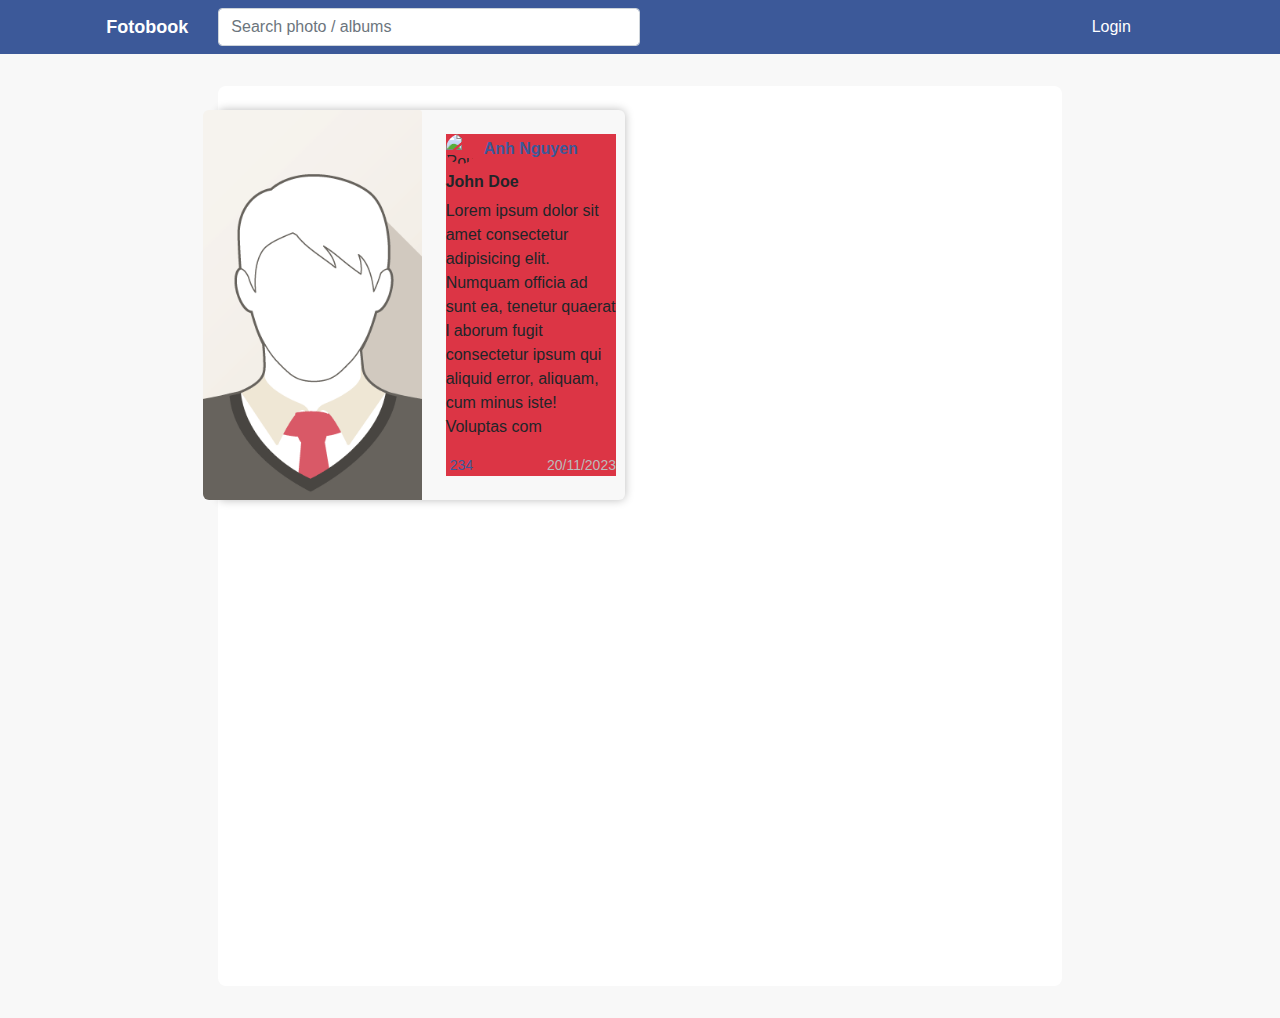
==== home.html @ 44a22993 "build ui" ====
<!DOCTYPE html>
<html lang="en">
<head>
  <title>Bootstrap Example</title>
  <meta charset="utf-8">
  <meta name="viewport" content="width=device-width, initial-scale=1">
  <link rel="stylesheet" href="https://cdn.jsdelivr.net/npm/bootstrap@4.6.2/dist/css/bootstrap.min.css">
  <script src="https://cdn.jsdelivr.net/npm/jquery@3.6.3/dist/jquery.slim.min.js"></script>
  <script src="https://cdn.jsdelivr.net/npm/popper.js@1.16.1/dist/umd/popper.min.js"></script>
  <script src="https://cdn.jsdelivr.net/npm/bootstrap@4.6.2/dist/js/bootstrap.bundle.min.js"></script>
  
  <link rel="stylesheet" href="https://cdnjs.cloudflare.com/ajax/libs/font-awesome/4.0.0/css/font-awesome.css" integrity="sha512-72McA95q/YhjwmWFMGe8RI3aZIMCTJWPBbV8iQY3jy1z9+bi6+jHnERuNrDPo/WGYEzzNs4WdHNyyEr/yXJ9pA==" crossorigin="anonymous" referrerpolicy="no-referrer" />
  <link rel="stylesheet" href="./home.css">
  <style>
    .bg-header{
        background-color: #3c5999;
        padding-top: 8px;
        padding-bottom: 8px;
    
    }
    @media screen and (max-width: 600px) {
        .div_reponsive {
            display: none !important;
        }
        .bg-header{

           padding-left: 1rem;
           padding-right: 1rem;
        }
        
    }
    @media screen and (min-width: 1200) {
        .bg-header{
            padding: 0 10rem !important;
       
         }
    }

  </style>
</head>
<body>
<header class="bg-header">
    <div class="row" style="display: flex; align-items: center;">
        <div class="col-2" style="text-align: end;">
            <a class="text-white" style="font-weight: 800; font-size: 18px;" href="#">Fotobook</a>
        </div>
        <div class="col-8" > <input placeholder="Search photo / albums" type="text" class="form-control w-50 div_reponsive" id="search">
        </div>
        <div class="col-2"><a class="text-white" href="#"> Login</a></div>
      </div>  
</header>

    <div class="row" style="background-color: #f8f8f8; padding-top: 2rem; padding-bottom: 2rem;">
        <div class="col-xs-0 col-sm-1 col-md-2"></div>
        <div class="col sx-12 col-md-8">
            <div class="block-content" style="padding-top: 1.5rem; padding-bottom: 1.5rem;">      
                <div class="row">
                    <div class="col-lg-6 mb-4 ">
                        <div class="card-custom bg-warning">
                            <div class="row">
                                <div class="col-sm-12 col-lg-6 ">
                                    <img class="card-img-top" src="./img.png" alt="Card image">
                                </div>
                                <div class=" col-sm-12 col-lg-6 p-4">
                                    <div class="d-flex flex-column justify-content-between h-100 bg-danger">
                                        <div>
                                            <div class="d-flex" style="align-items: center;">
                                                <img src = "https://www.tutorialspoint.com/bootstrap/images/64.jpg" 
                                                class = "rounded-circle" alt = "Rounded Image" style="width: 30px; height: 30px;">
                                                <span class="ml-2" style="color: #3c5999; font-weight: bold; text-transform: capitalize;">anh nguyen</span>
                                                
                                            </div>
                                          <div>
                                              <h6 class="mt-2 mb-2 font-weight-bold">John Doe</h6>
                                              <p class="">Lorem ipsum dolor sit amet consectetur adipisicing elit. Numquam officia ad sunt ea, tenetur quaerat l
                                                aborum fugit consectetur ipsum qui aliquid error, aliquam, cum minus iste! Voluptas com
                                               
                                                 </p>
                                          </div>
        
                                        </div>
                                     
                                      <div class="d-flex justify-content-between">
                                        <span  style="color: #3c5999; font-size: 14px; " class="like-block"><i class="fa fa-heart mr-1 heart-icon" aria-hidden="true"></i>234</span>
                                        <span  style="color: #BBBBBB; font-size: 14px; ">20/11/2023</span>
                                       
                                      </div>
                                    </div>
    
                               </div>
                            </div>
                            
                        </div>
                    </div>  
                </div> 
                      
                                  
              
            </div>
        </div>
        <div class="col-xs-0 col-sm-1 col-md-2"></div>
    </div>
</body>
</html>
---- home.css ----
.block-content{
    background-color: white;
    height: 100vh;
    border-radius: 8px;
}

.card-custom{
    width: 100%;
    /* height: 260px; */
    background-color: #f8f8f8 !important;
    border-radius: 6px;
    box-shadow: 0 0 10px #BBBBBB;
}

.card-custom .col-lg-6{
    padding: 0;
   }
.card-custom img{
    width: 100%;
    height: 100%;
    object-fit: cover;
    border-top-left-radius: 6px;
    border-bottom-left-radius: 6px;
}

.card-custom .heart-icon{
    color:#BBBBBB;
    cursor: pointer;
    transition: all 0.4s;
   
}

.card-custom .heart-icon:hover{
    color:#3c5999;
}


.card-custom .like-block{
    color:#BBBBBB;
    cursor: pointer;
    transition: all 0.4s;
   
}
.card-custom .like-block:hover .heart-icon{
    color:#3c5999;
   
}
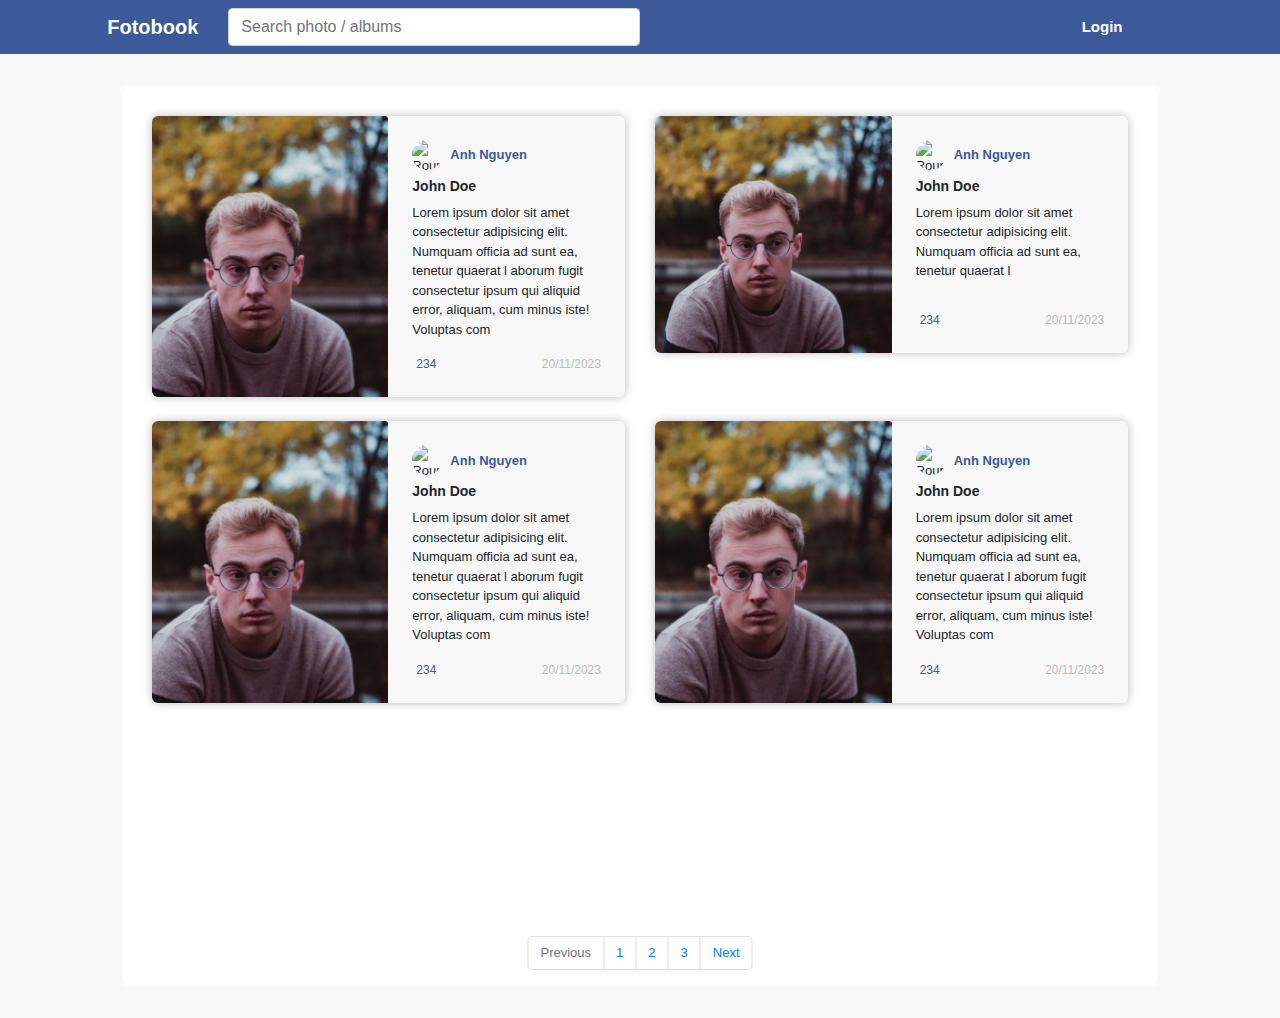
==== commit dd1daf6e: "fix" ====
--- a/home.html
+++ b/home.html
@@ -11,6 +11,7 @@
   
   <link rel="stylesheet" href="https://cdnjs.cloudflare.com/ajax/libs/font-awesome/4.0.0/css/font-awesome.css" integrity="sha512-72McA95q/YhjwmWFMGe8RI3aZIMCTJWPBbV8iQY3jy1z9+bi6+jHnERuNrDPo/WGYEzzNs4WdHNyyEr/yXJ9pA==" crossorigin="anonymous" referrerpolicy="no-referrer" />
   <link rel="stylesheet" href="./home.css">
+  <link rel="stylesheet" href="./index.css">
   <style>
     .bg-header{
         background-color: #3c5999;
@@ -36,42 +37,52 @@
          }
     }
 
+    .login_text{
+       
+            font-style: normal;
+            font-weight: 700;
+            font-size: 15px;
+            line-height: 18px;
+    }
+    .row{
+        margin: 0 !important;
+    }
+
   </style>
 </head>
 <body>
-<header class="bg-header">
-    <div class="row" style="display: flex; align-items: center;">
-        <div class="col-2" style="text-align: end;">
-            <a class="text-white" style="font-weight: 800; font-size: 18px;" href="#">Fotobook</a>
-        </div>
-        <div class="col-8" > <input placeholder="Search photo / albums" type="text" class="form-control w-50 div_reponsive" id="search">
-        </div>
-        <div class="col-2"><a class="text-white" href="#"> Login</a></div>
-      </div>  
-</header>
+    <header class="bg-header">
+        <div class="row" style="display: flex; align-items: center;">
+            <div class="col-2" style="text-align: end;">
+                <a class="text-white" style="font-weight: 700; font-size: 20px;" href="#">Fotobook</a>
+            </div>
+            <div class="col-8" > <input placeholder="Search photo / albums" type="text" class="form-control w-50 div_reponsive" id="search">
+            </div>
+            <div class="col-2 login_text"><a class="text-white" href="#"> Login</a></div>
+        </div>  
+    </header>
 
     <div class="row" style="background-color: #f8f8f8; padding-top: 2rem; padding-bottom: 2rem;">
-        <div class="col-xs-0 col-sm-1 col-md-2"></div>
-        <div class="col sx-12 col-md-8">
-            <div class="block-content" style="padding-top: 1.5rem; padding-bottom: 1.5rem;">      
+        <div class="col-xs-0  col-md-1"></div>
+        <div class="col sx-12 col-md-10">
+            <div class="block-content" style="padding: 30px 15px 30px 15px; position: relative;">      
                 <div class="row">
-                    <div class="col-lg-6 mb-4 ">
-                        <div class="card-custom bg-warning">
-                            <div class="row">
-                                <div class="col-sm-12 col-lg-6 ">
-                                    <img class="card-img-top" src="./img.png" alt="Card image">
-                                </div>
-                                <div class=" col-sm-12 col-lg-6 p-4">
-                                    <div class="d-flex flex-column justify-content-between h-100 bg-danger">
-                                        <div>
-                                            <div class="d-flex" style="align-items: center;">
-                                                <img src = "https://www.tutorialspoint.com/bootstrap/images/64.jpg" 
-                                                class = "rounded-circle" alt = "Rounded Image" style="width: 30px; height: 30px;">
-                                                <span class="ml-2" style="color: #3c5999; font-weight: bold; text-transform: capitalize;">anh nguyen</span>
-                                                
-                                            </div>
-                                          <div>
-                                              <h6 class="mt-2 mb-2 font-weight-bold">John Doe</h6>
+                    <div class="col-lg-6 mb-4 mb-4 ">
+                        <div class="card-custom">
+                            <div class="row">
+                                <div class="col-sm-12 col-lg-6 ">
+                                    <img class="card-img-top" src="./photo.png" alt="Card image">
+                                </div>
+                                <div class=" col-sm-12 col-lg-6 p-4">
+                                    <div class="d-flex flex-column justify-content-between h-100">
+                                        <div>
+                                            <div class="d-flex" style="align-items: center;">
+                                                <img src = "https://www.tutorialspoint.com/bootstrap/images/64.jpg" 
+                                                class = "rounded-circle" alt = "Rounded Image" style="width: 30px; height: 30px;">
+                                                <span class="ml-2" style="color: #3c5999; font-weight: 700; font-size: 13; text-transform: capitalize;">anh nguyen</span>
+                                            </div>
+                                          <div>
+                                              <h6 class="mt-2 mb-2" style="font-weight: 700; font-size: 14px;">John Doe</h6>
                                               <p class="">Lorem ipsum dolor sit amet consectetur adipisicing elit. Numquam officia ad sunt ea, tenetur quaerat l
                                                 aborum fugit consectetur ipsum qui aliquid error, aliquam, cum minus iste! Voluptas com
                                                
@@ -81,24 +92,139 @@
                                         </div>
                                      
                                       <div class="d-flex justify-content-between">
-                                        <span  style="color: #3c5999; font-size: 14px; " class="like-block"><i class="fa fa-heart mr-1 heart-icon" aria-hidden="true"></i>234</span>
-                                        <span  style="color: #BBBBBB; font-size: 14px; ">20/11/2023</span>
-                                       
-                                      </div>
-                                    </div>
-    
-                               </div>
-                            </div>
-                            
-                        </div>
-                    </div>  
+                                        <span  style="color: #3c5999; font-size: 12px; " class="like-block"><i class="fa fa-heart mr-1 heart-icon" aria-hidden="true"></i>234</span>
+                                        <span  style="color: #BBBBBB; font-size: 12px; ">20/11/2023</span>
+                                       
+                                      </div>
+                                    </div>
+    
+                               </div>
+                            </div>
+                            
+                        </div>
+                    </div>
+                    <div class="col-lg-6 mb-4 mb-4 ">
+                        <div class="card-custom">
+                            <div class="row">
+                                <div class="col-sm-12 col-lg-6 ">
+                                    <img class="card-img-top" src="./photo.png" alt="Card image">
+                                </div>
+                                <div class=" col-sm-12 col-lg-6 p-4">
+                                    <div class="d-flex flex-column justify-content-between h-100">
+                                        <div>
+                                            <div class="d-flex" style="align-items: center;">
+                                                <img src = "https://www.tutorialspoint.com/bootstrap/images/64.jpg" 
+                                                class = "rounded-circle" alt = "Rounded Image" style="width: 30px; height: 30px;">
+                                                <span class="ml-2" style="color: #3c5999; font-weight: 700; font-size: 13; text-transform: capitalize;">anh nguyen</span>
+                                            </div>
+                                          <div>
+                                              <h6 class="mt-2 mb-2" style="font-weight: 700; font-size: 14px;">John Doe</h6>
+                                              <p class="">Lorem ipsum dolor sit amet consectetur adipisicing elit. Numquam officia ad sunt ea, tenetur quaerat l
+                                             
+                                               
+                                                 </p>
+                                          </div>
+        
+                                        </div>
+                                     
+                                      <div class="d-flex justify-content-between">
+                                        <span  style="color: #3c5999; font-size: 12px; " class="like-block"><i class="fa fa-heart mr-1 heart-icon" aria-hidden="true"></i>234</span>
+                                        <span  style="color: #BBBBBB; font-size: 12px; ">20/11/2023</span>
+                                       
+                                      </div>
+                                    </div>
+    
+                               </div>
+                            </div>
+                            
+                        </div>
+                    </div>
+                    <div class="col-lg-6 mb-4 mb-4 ">
+                        <div class="card-custom">
+                            <div class="row">
+                                <div class="col-sm-12 col-lg-6 ">
+                                    <img class="card-img-top" src="./photo.png" alt="Card image">
+                                </div>
+                                <div class=" col-sm-12 col-lg-6 p-4">
+                                    <div class="d-flex flex-column justify-content-between h-100">
+                                        <div>
+                                            <div class="d-flex" style="align-items: center;">
+                                                <img src = "https://www.tutorialspoint.com/bootstrap/images/64.jpg" 
+                                                class = "rounded-circle" alt = "Rounded Image" style="width: 30px; height: 30px;">
+                                                <span class="ml-2" style="color: #3c5999; font-weight: 700; font-size: 13; text-transform: capitalize;">anh nguyen</span>
+                                            </div>
+                                          <div>
+                                              <h6 class="mt-2 mb-2" style="font-weight: 700; font-size: 14px;">John Doe</h6>
+                                              <p class="">Lorem ipsum dolor sit amet consectetur adipisicing elit. Numquam officia ad sunt ea, tenetur quaerat l
+                                                aborum fugit consectetur ipsum qui aliquid error, aliquam, cum minus iste! Voluptas com
+                                               
+                                                 </p>
+                                          </div>
+        
+                                        </div>
+                                     
+                                      <div class="d-flex justify-content-between">
+                                        <span  style="color: #3c5999; font-size: 12px; " class="like-block"><i class="fa fa-heart mr-1 heart-icon" aria-hidden="true"></i>234</span>
+                                        <span  style="color: #BBBBBB; font-size: 12px; ">20/11/2023</span>
+                                       
+                                      </div>
+                                    </div>
+    
+                               </div>
+                            </div>
+                            
+                        </div>
+                    </div>
+                    <div class="col-lg-6 mb-4 mb-4 ">
+                        <div class="card-custom">
+                            <div class="row">
+                                <div class="col-sm-12 col-lg-6 ">
+                                    <img class="card-img-top" src="./photo.png" alt="Card image">
+                                </div>
+                                <div class=" col-sm-12 col-lg-6 p-4">
+                                    <div class="d-flex flex-column justify-content-between h-100">
+                                        <div>
+                                            <div class="d-flex" style="align-items: center;">
+                                                <img src = "https://www.tutorialspoint.com/bootstrap/images/64.jpg" 
+                                                class = "rounded-circle" alt = "Rounded Image" style="width: 30px; height: 30px;">
+                                                <span class="ml-2" style="color: #3c5999; font-weight: 700; font-size: 13; text-transform: capitalize;">anh nguyen</span>
+                                            </div>
+                                          <div>
+                                              <h6 class="mt-2 mb-2" style="font-weight: 700; font-size: 14px;">John Doe</h6>
+                                              <p class="">Lorem ipsum dolor sit amet consectetur adipisicing elit. Numquam officia ad sunt ea, tenetur quaerat l
+                                                aborum fugit consectetur ipsum qui aliquid error, aliquam, cum minus iste! Voluptas com
+                                               
+                                                 </p>
+                                          </div>
+        
+                                        </div>
+                                     
+                                      <div class="d-flex justify-content-between">
+                                        <span  style="color: #3c5999; font-size: 12px; " class="like-block"><i class="fa fa-heart mr-1 heart-icon" aria-hidden="true"></i>234</span>
+                                        <span  style="color: #BBBBBB; font-size: 12px; ">20/11/2023</span>
+                                       
+                                      </div>
+                                    </div>
+    
+                               </div>
+                            </div>
+                            
+                        </div>
+
                 </div> 
                       
                                   
-              
+                <ul class="pagination custom-panigation">
+                    <li class="page-item disabled"><a class="page-link" href="#">Previous</a></li>
+                    <li class="page-item"><a class="page-link" href="#">1</a></li>
+                    <li class="page-item"><a class="page-link" href="#">2</a></li>
+                    <li class="page-item"><a class="page-link" href="#">3</a></li>
+                    <li class="page-item"><a class="page-link" href="#">Next</a></li>
+                </ul>
             </div>
+            
         </div>
-        <div class="col-xs-0 col-sm-1 col-md-2"></div>
+        <div class="col-xs-0 col-md-1"></div>
     </div>
 </body>
 </html>
--- a/home.css
+++ b/home.css
@@ -1,3 +1,9 @@
+/* value css */
+:root {
+    --global-color: #3C5999;
+ }
+/* home page */
+
 .block-content{
     background-color: white;
     height: 100vh;
@@ -10,6 +16,8 @@
     background-color: #f8f8f8 !important;
     border-radius: 6px;
     box-shadow: 0 0 10px #BBBBBB;
+    cursor: pointer;
+    position: relative;
 }
 
 .card-custom .col-lg-6{
@@ -31,7 +39,7 @@
 }
 
 .card-custom .heart-icon:hover{
-    color:#3c5999;
+    color:var(--global-color);
 }
 
 
@@ -42,6 +50,88 @@
    
 }
 .card-custom .like-block:hover .heart-icon{
-    color:#3c5999;
+    color:var(--global-color);
    
+}
+
+
+.block-content .row {
+    margin: 0 !important;
+}
+
+
+.custom-panigation{
+    position: absolute;
+    bottom: 0;
+    left: 50%;
+    transform: translateX(-50%);
+}
+
+@media screen and (max-width: 768px) {
+    .custom-panigation{
+       display: none !important;
+    }
+}
+
+
+/* home page authentication */
+
+@media screen and (max-width: 556px) {
+   .logout_text{
+    display: none;
+   }
+   .block-user{
+    display: none !important;
+   }
+   .menu-bar{
+    display:inline-block;
+   }
+   
+}
+@media screen and (min-width: 556px) {
+ 
+    .menu-bar{
+     display: none !important;
+    }
+    
+ }
+ 
+
+.nav_custom a{
+    font-weight: 700;
+    font-size: 15px;
+    line-height: 18px;
+    color: #828282;
+    
+}
+.nav_custom a:link{
+    color: var(--global-color);
+    
+}
+.nav_custom a:hover{
+    
+    color: var(--global-color);
+    
+}
+.nav_custom .active{
+    
+    color: var(--global-color);
+    
+}
+
+.btn-group-custom button{
+   text-transform: uppercase;
+   border: 1px solid var(--global-color);
+   background-color: white;
+   color: var(--global-color);
+   font-weight: 700;
+    font-size: 15px;
+    line-height: 18px;
+}
+.btn-group-custom button:hover{
+    background-color: var(--global-color);
+}
+.btn-group-custom .active{
+    background-color: var(--global-color);
+    color: white;
 }--- a/index.css
+++ b/index.css
@@ -0,0 +1,24 @@
+* {
+    margin: 0;
+    padding: 0;
+    outline: 0;
+    box-sizing: border-box;
+  }
+  
+  
+  body, input, button {
+   font-size: 13px;
+   
+  }
+  
+  button {
+   cursor: pointer;
+  }
+  
+  :root {
+    --global-color: #3C5999;
+ }
+
+ html{
+    font-size: 16px;
+ }